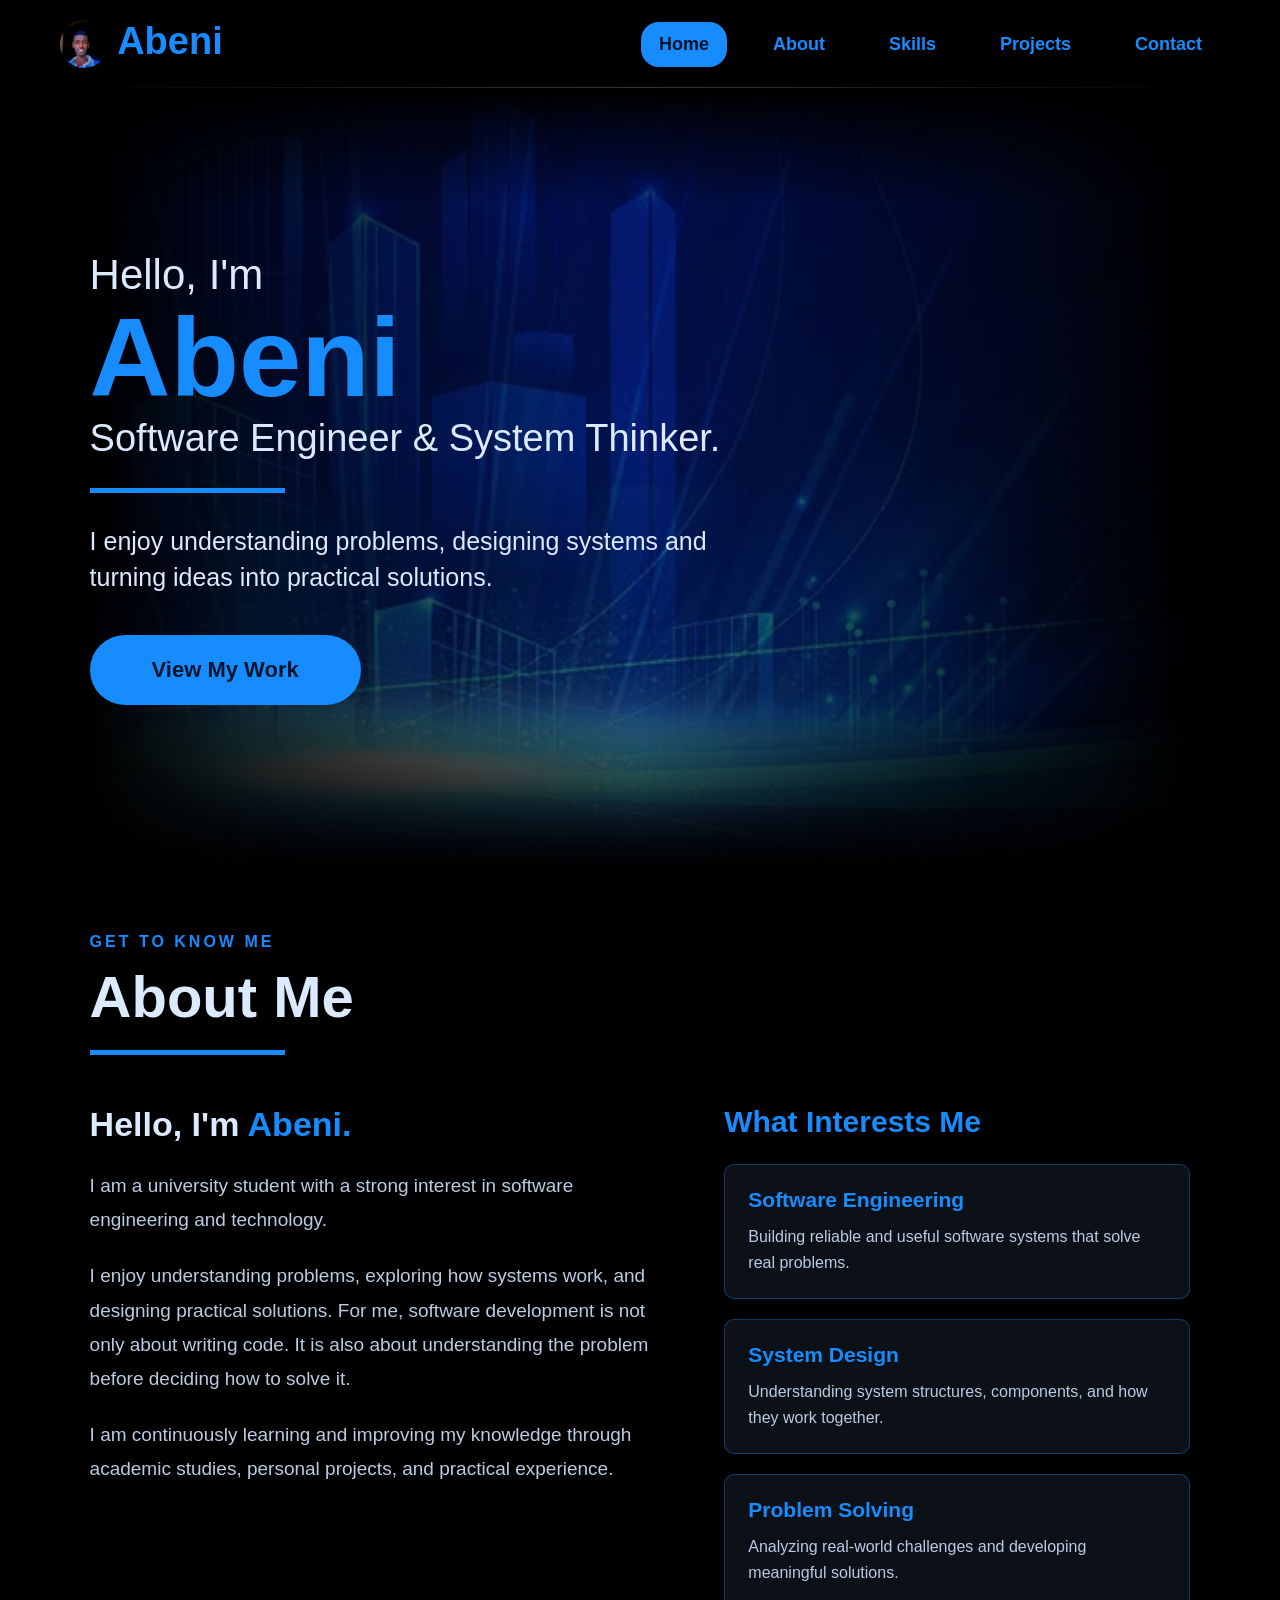
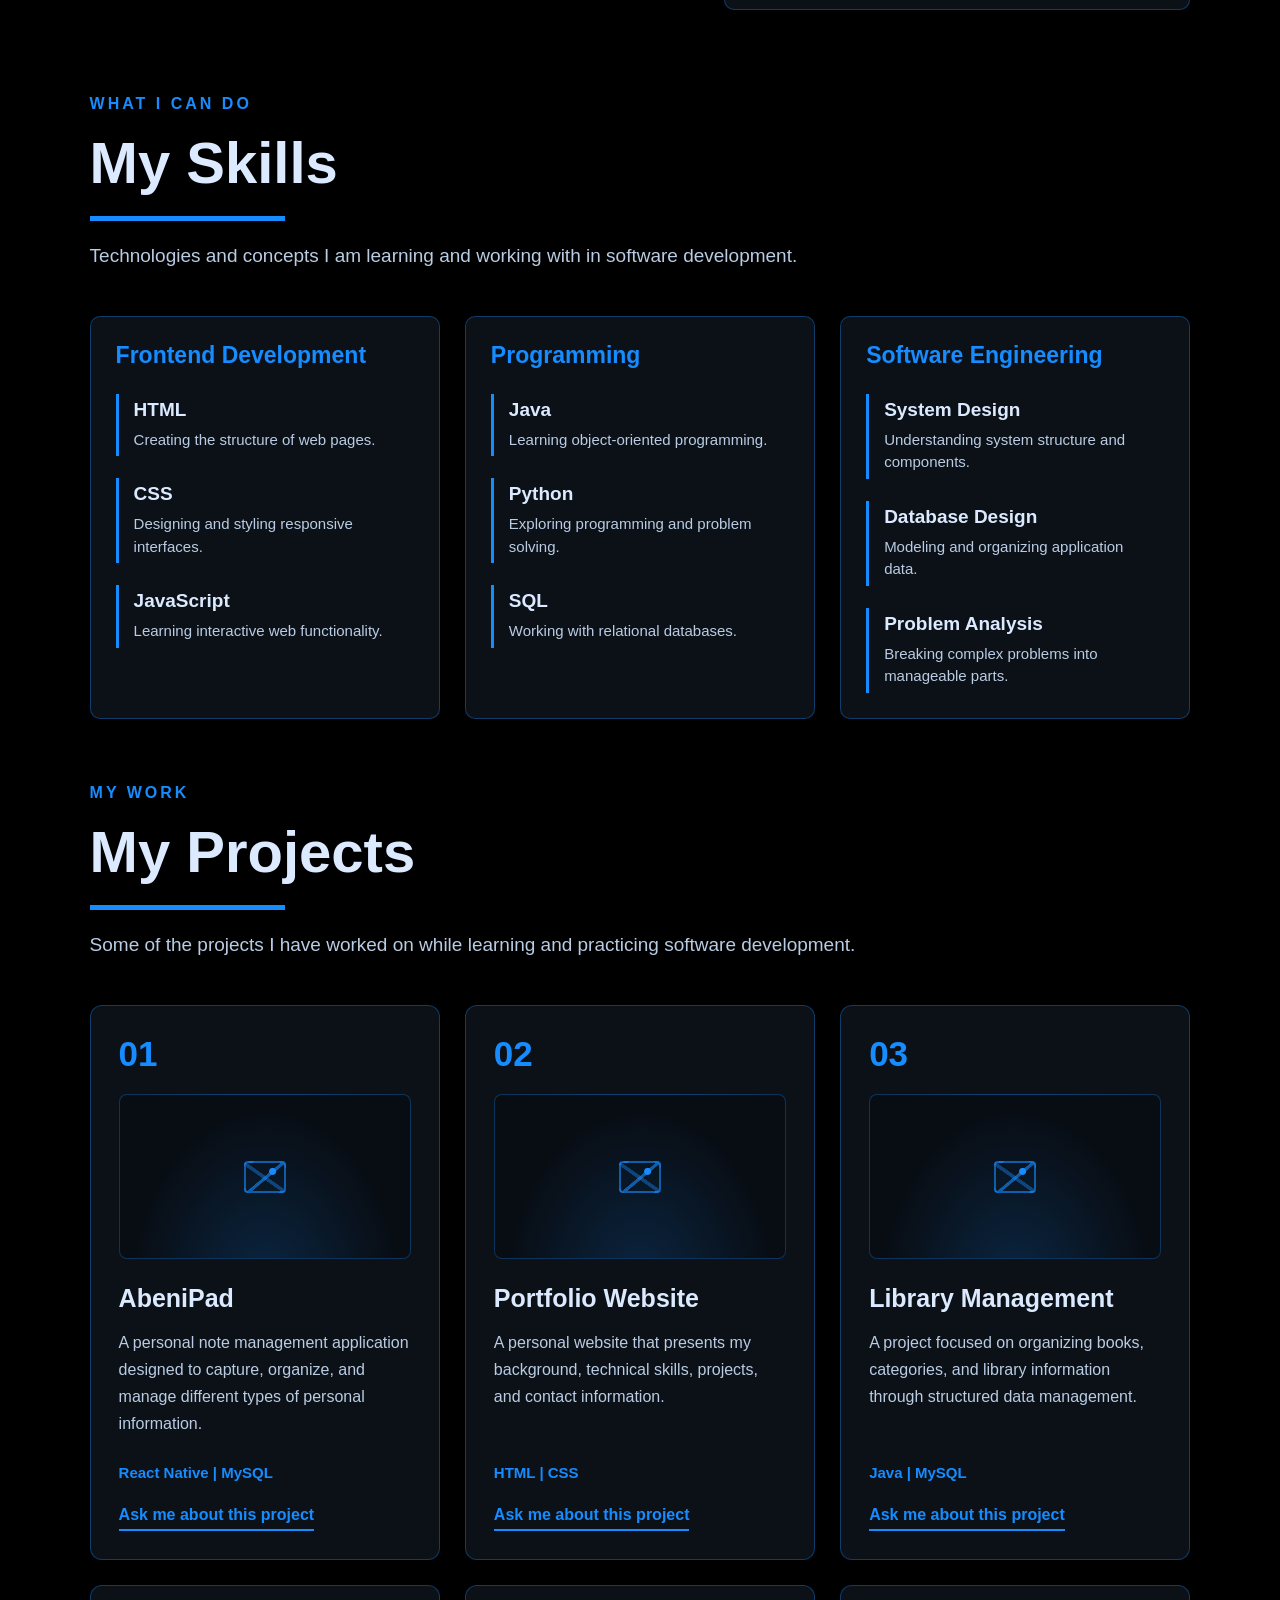
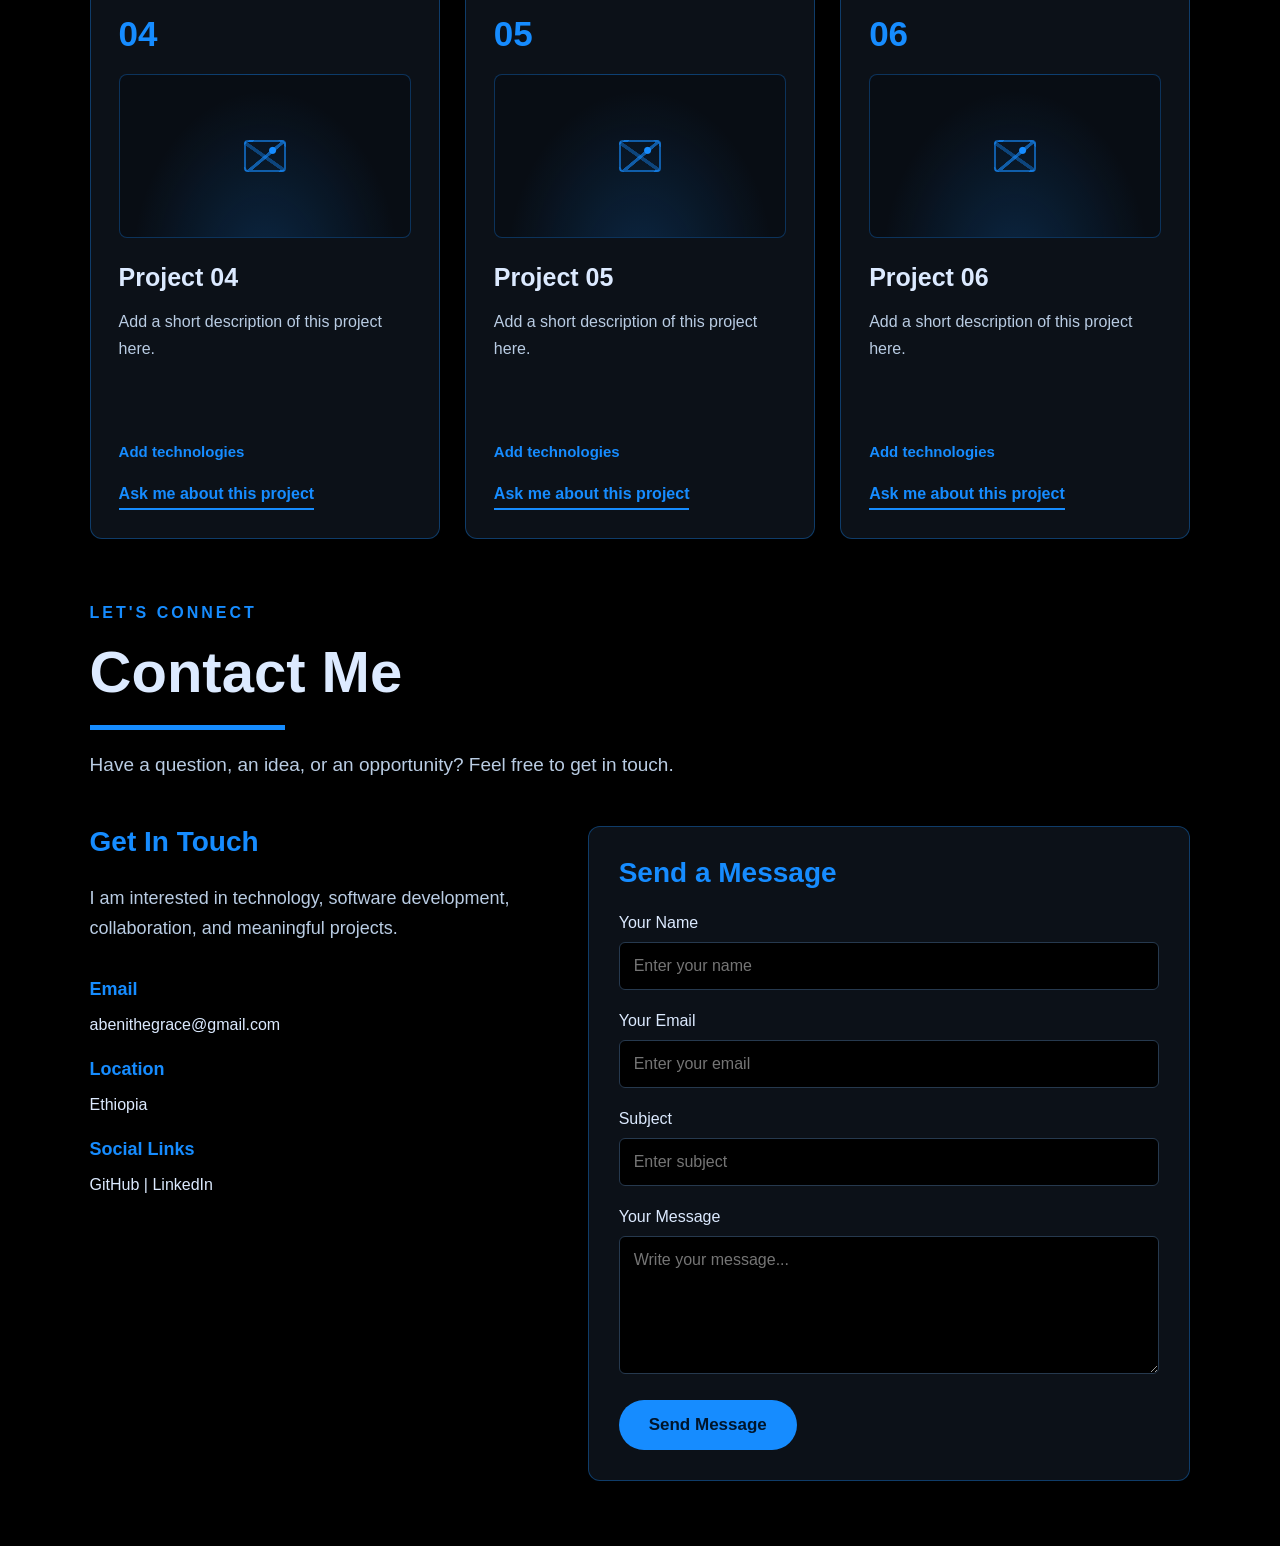
==== index.html @ 1e602911 "my advanced features" ====
<!DOCTYPE html>
<html lang="en">
<head>
    <meta charset="UTF-8">
    <meta name="viewport" content="width=device-width, initial-scale=1.0">
    <meta name="description" content="Abeni's software engineering portfolio, skills, projects, and contact information.">
    <title>My portifolio</title>
    <link rel="stylesheet" href="css/AbeniPortfolio.css">
</head>
<body>
    <header class="abeni_header">
        <div class="abeni_logo">
            <a href="#home" aria-label="Abeni, home">
                <img src="assets/images/abeniPortfolio.jpg" alt="Abeni">
            </a>
            <a href="#home">Abeni</a>
        </div>

        <div class="abeni_navigation_menu">
            <input class="abeni_menu_checkbox" type="checkbox" id="abeni-menu-toggle"
                   aria-label="Toggle navigation" aria-controls="abeni-navigation">
            <label class="abeni_menu_toggle" for="abeni-menu-toggle">
                <span aria-hidden="true"></span>
                <span aria-hidden="true"></span>
                <span aria-hidden="true"></span>
            </label>

            <nav class="abeni_navigation" id="abeni-navigation" aria-label="Main navigation">
                <ul class="abeni_navigation_list">
                    <li><a class="abeni_active_link" href="#home">Home</a></li>
                    <li><a href="#about">About</a></li>
                    <li><a href="#skills">Skills</a></li>
                    <li><a href="#projects">Projects</a></li>
                    <li><a href="#contact">Contact</a></li>
                </ul>
            </nav>
        </div>
    </header>

    <main>
        <section class="abeni_home_container" id="home" aria-labelledby="home-title">
            <div class="abeni_intro_container">
                <p class="abeni_greeting">Hello, I'm</p>
                <h1 class="abeni_name" id="home-title">Abeni</h1>
                <h2 class="abeni_profession">Software Engineer &amp; System Thinker.</h2>
                <div class="abeni_blue_line" aria-hidden="true"></div>
                <p class="abeni_intro_text">
                    I enjoy understanding problems, designing systems
                    and turning ideas into practical solutions.
                </p>
                <a class="abeni_work_button" href="#projects">View My Work</a>
            </div>
        </section>

        <section class="abeni_about_container" id="about" aria-labelledby="about-title">
            <div class="abeni_about_heading">
                <p>GET TO KNOW ME</p>
                <h2 id="about-title">About Me</h2>
                <div class="abeni_blue_line" aria-hidden="true"></div>
            </div>

            <div class="abeni_about_content">
                <div class="abeni_about_text">
                    <h3>Hello, I'm <span>Abeni.</span></h3>
                    <p>
                        I am a university student with a strong interest
                        in software engineering and technology.
                    </p>
                    <p>
                        I enjoy understanding problems, exploring how
                        systems work, and designing practical solutions.
                        For me, software development is not only about
                        writing code. It is also about understanding
                        the problem before deciding how to solve it.
                    </p>
                    <p>
                        I am continuously learning and improving my
                        knowledge through academic studies, personal
                        projects, and practical experience.
                    </p>
                </div>

                <div class="abeni_about_interests">
                    <h3>What Interests Me</h3>
                    <div class="abeni_interest_box">
                        <h4>Software Engineering</h4>
                        <p>Building reliable and useful software systems that solve real problems.</p>
                    </div>
                    <div class="abeni_interest_box">
                        <h4>System Design</h4>
                        <p>Understanding system structures, components, and how they work together.</p>
                    </div>
                    <div class="abeni_interest_box">
                        <h4>Problem Solving</h4>
                        <p>Analyzing real-world challenges and developing meaningful solutions.</p>
                    </div>
                </div>
            </div>
        </section>

        <section class="abeni_skills_container" id="skills" aria-labelledby="skills-title">
            <div class="abeni_skills_heading">
                <p>WHAT I CAN DO</p>
                <h2 id="skills-title">My Skills</h2>
                <div class="abeni_blue_line" aria-hidden="true"></div>
                <p class="abeni_skills_intro">
                    Technologies and concepts I am learning and
                    working with in software development.
                </p>
            </div>

            <div class="abeni_skills_content">
                <div class="abeni_skill_group">
                    <h3>Frontend Development</h3>
                    <div class="abeni_skill_box">
                        <h4>HTML</h4>
                        <p>Creating the structure of web pages.</p>
                    </div>
                    <div class="abeni_skill_box">
                        <h4>CSS</h4>
                        <p>Designing and styling responsive interfaces.</p>
                    </div>
                    <div class="abeni_skill_box">
                        <h4>JavaScript</h4>
                        <p>Learning interactive web functionality.</p>
                    </div>
                </div>

                <div class="abeni_skill_group">
                    <h3>Programming</h3>
                    <div class="abeni_skill_box">
                        <h4>Java</h4>
                        <p>Learning object-oriented programming.</p>
                    </div>
                    <div class="abeni_skill_box">
                        <h4>Python</h4>
                        <p>Exploring programming and problem solving.</p>
                    </div>
                    <div class="abeni_skill_box">
                        <h4>SQL</h4>
                        <p>Working with relational databases.</p>
                    </div>
                </div>

                <div class="abeni_skill_group">
                    <h3>Software Engineering</h3>
                    <div class="abeni_skill_box">
                        <h4>System Design</h4>
                        <p>Understanding system structure and components.</p>
                    </div>
                    <div class="abeni_skill_box">
                        <h4>Database Design</h4>
                        <p>Modeling and organizing application data.</p>
                    </div>
                    <div class="abeni_skill_box">
                        <h4>Problem Analysis</h4>
                        <p>Breaking complex problems into manageable parts.</p>
                    </div>
                </div>
            </div>
        </section>

        <section class="abeni_projects_container" id="projects" aria-labelledby="projects-title">
            <div class="abeni_projects_heading">
                <p>MY WORK</p>
                <h2 id="projects-title">My Projects</h2>
                <div class="abeni_blue_line" aria-hidden="true"></div>
                <p class="abeni_projects_intro">
                    Some of the projects I have worked on while
                    learning and practicing software development.
                </p>
            </div>

            <div class="abeni_projects_content">
                <article class="abeni_project_card">
                    <div class="abeni_project_number">01</div>
                    <div class="abeni_project_image" role="img" aria-label="AbeniPad project image placeholder"></div>
                    <h3>AbeniPad</h3>
                    <p>
                        A personal note management application designed
                        to capture, organize, and manage different types
                        of personal information.
                    </p>
                    <div class="abeni_project_technologies">React Native | MySQL</div>
                    <a href="#contact" class="abeni_project_link">Ask me about this project</a>
                </article>

                <article class="abeni_project_card">
                    <div class="abeni_project_number">02</div>
                    <div class="abeni_project_image" role="img" aria-label="Portfolio website project image placeholder"></div>
                    <h3>Portfolio Website</h3>
                    <p>
                        A personal website that presents my background,
                        technical skills, projects, and contact information.
                    </p>
                    <div class="abeni_project_technologies">HTML | CSS</div>
                    <a href="#contact" class="abeni_project_link">Ask me about this project</a>
                </article>

                <article class="abeni_project_card">
                    <div class="abeni_project_number">03</div>
                    <div class="abeni_project_image" role="img" aria-label="Library management project image placeholder"></div>
                    <h3>Library Management</h3>
                    <p>
                        A project focused on organizing books,
                        categories, and library information through
                        structured data management.
                    </p>
                    <div class="abeni_project_technologies">Java | MySQL</div>
                    <a href="#contact" class="abeni_project_link">Ask me about this project</a>
                </article>

                <article class="abeni_project_card">
                    <div class="abeni_project_number">04</div>
                    <div class="abeni_project_image" role="img" aria-label="Project 04 image placeholder"></div>
                    <h3>Project 04</h3>
                    <p>Add a short description of this project here.</p>
                    <div class="abeni_project_technologies">Add technologies</div>
                    <a href="#contact" class="abeni_project_link">Ask me about this project</a>
                </article>

                <article class="abeni_project_card">
                    <div class="abeni_project_number">05</div>
                    <div class="abeni_project_image" role="img" aria-label="Project 05 image placeholder"></div>
                    <h3>Project 05</h3>
                    <p>Add a short description of this project here.</p>
                    <div class="abeni_project_technologies">Add technologies</div>
                    <a href="#contact" class="abeni_project_link">Ask me about this project</a>
                </article>

                <article class="abeni_project_card">
                    <div class="abeni_project_number">06</div>
                    <div class="abeni_project_image" role="img" aria-label="Project 06 image placeholder"></div>
                    <h3>Project 06</h3>
                    <p>Add a short description of this project here.</p>
                    <div class="abeni_project_technologies">Add technologies</div>
                    <a href="#contact" class="abeni_project_link">Ask me about this project</a>
                </article>
            </div>
        </section>

        <section class="abeni_contact_container" id="contact" aria-labelledby="contact-title">
            <div class="abeni_contact_heading">
                <p>LET'S CONNECT</p>
                <h2 id="contact-title">Contact Me</h2>
                <div class="abeni_blue_line" aria-hidden="true"></div>
                <p class="abeni_contact_intro">
                    Have a question, an idea, or an opportunity?
                    Feel free to get in touch.
                </p>
            </div>

            <div class="abeni_contact_content">
                <div class="abeni_contact_information">
                    <h3>Get In Touch</h3>
                    <p>
                        I am interested in technology, software
                        development, collaboration, and meaningful projects.
                    </p>
                    <div class="abeni_contact_detail">
                        <h4>Email</h4>
                        <p>abenithegrace@gmail.com</p>
                    </div>
                    <div class="abeni_contact_detail">
                        <h4>Location</h4>
                        <p>Ethiopia</p>
                    </div>
                    <div class="abeni_contact_detail">
                        <h4>Social Links</h4>
                        <p>
                            <a href="https://github.com/catwithlion">GitHub</a>
                            |
                            <a href="https://linkedin.com/in/abenezar-balcha-9a66a136b">LinkedIn</a>
                        </p>
                    </div>
                </div>

                <form class="abeni_contact_form" action="#" method="post">
                    <h3>Send a Message</h3>
                    <label for="abeni_name_input">Your Name</label>
                    <input type="text" id="abeni_name_input" name="name"
                           placeholder="Enter your name" required>
                    <label for="abeni_email_input">Your Email</label>
                    <input type="email" id="abeni_email_input" name="email"
                           placeholder="Enter your email" required>
                    <label for="abeni_subject_input">Subject</label>
                    <input type="text" id="abeni_subject_input" name="subject"
                           placeholder="Enter subject">
                    <label for="abeni_message_input">Your Message</label>
                    <textarea id="abeni_message_input" name="message" rows="6"
                              placeholder="Write your message..." required></textarea>
                    <button type="submit">Send Message</button>
                </form>
            </div>
        </section>
    </main>


</body>
</html>
---- css/AbeniPortfolio.css ----
* {
    box-sizing: border-box;
}

body {
    margin: 0;
    padding: 0;
    background-color: #000000;
    color: #dceaff;
    font-family: Arial, Helvetica, sans-serif;
}

html {
    scroll-behavior: smooth;
    scroll-padding-top: 100px;
}



.abeni_header {
    width: 100%;
    padding: 20px 60px;
    display: flex;
    justify-content: space-between;
    align-items: center;
    position: sticky;
    top: 0;
    z-index: 10;
    background-color: #000000;
}

           .abeni_header::after {
    content: "";
    position: absolute;
    right: 7%;
    bottom: 0;
    left: 7%;
    height: 1px;
    background: linear-gradient(
        90deg,
        transparent,
        rgba(220, 234, 255, 0.24),
        transparent
    );
    box-shadow: 0 1px 8px rgba(220, 234, 255, 0.08);
}


                   .abeni_logo a {
    color: #168cff;
    font-size: 38px;
    font-weight: bold;
    text-decoration: none;
}

.abeni_logo img {
    width: 48px;
    height: 48px;
    border-radius: 50%;
    object-fit: cover;
    vertical-align: middle;
}

.abeni_home_container,
.abeni_about_container,
.abeni_skills_container,
.abeni_projects_container,
.abeni_contact_container {
    scroll-margin-top: 100px;
}



     .abeni_navigation_list {
    display: flex;
    align-items: center;
    gap: 28px;
    list-style: none;
    margin: 0;
    padding: 0;
}

.abeni_navigation_list a {
    display: inline-block;
    color: #168cff;
           font-size: 18px;
    font-weight: bold;
    text-decoration: none;
    padding: 12px 18px;
    transition: 0.3s;
}

             .abeni_navigation_list a:hover {
    color: #ffffff;
    transform: scale(1.05);
}

.abeni_navigation_list .abeni_active_link {
    color: #00152b;
    background-color: #168cff;
    border-radius: 18px;
}




.abeni_menu_toggle {
    display: none;
           border: 0;
    padding: 8px;
    background: transparent;
    cursor: pointer;
}

.abeni_menu_checkbox {
    display:  none;
}

           .abeni_menu_toggle span {
    display: block;
        width: 26px;
    height: 3px;
    margin: 5px 0;
    border-radius: 2px;
    background-color: #168cff;
}

.abeni_menu_toggle:focus-visible,
.abeni_navigation_list a:focus-visible {
    outline: 2px solid #dceaff;
    outline-offset: 4px;
}




     .abeni_home_container {
    width: 86%;
            min-height: 780px;
    margin: 0 auto;

    background-color: #000000;

    background-image:
       
    linear-gradient(
            to right,
            #000000 0%,
            rgba(0, 0, 0, 0.75) 15%,
            rgba(0, 0, 0, 0.35) 50%,
            rgba(0, 0, 0, 0.75) 85%,
            #000000 100%
        ),
        linear-gradient(
            to bottom,
            #000000 0%,
            rgba(0, 0, 0, 0.2) 15%,
            rgba(0, 0, 0, 0.2) 80%,
            #000000 100%
        ),
        url('../assets/images/bluetech2.jpg');

    background-position: right center;
    background-size: cover;
    background-repeat: no-repeat;

    display: flex;
    justify-content: space-between;
    align-items: center;
    gap: 50px;
}

.abeni_intro_container {
    width: 62%;
}

.abeni_greeting {
    color: #dceaff;
    font-size: 42px;
    margin: 0;
}

.abeni_name {
    color: #168cff;
    font-size: 112px;
    margin: 0;
    line-height: 1.05;
}

.abeni_profession {
    color: #dceaff;
    font-size: 38px;
    font-weight: normal;
    margin: 0;
}

.abeni_blue_line {
    width: 195px;
    height: 5px;
    background-color: #168cff;
    margin-top: 28px;
    margin-bottom: 30px;
}

.abeni_intro_text {
    color: #dceaff;
    font-size: 25px;
    line-height: 1.45;
    margin-bottom: 40px;
}

.abeni_work_button {
    display: inline-block;
    background-color: #168cff;
    color: #00152b;
    font-size: 22px;
    font-weight: bold;
    text-decoration: none;
    padding: 22px 62px;
    border-radius: 40px;
    transition: 0.3s;
}

.abeni_work_button:hover {
    background-color: #ffffff;
    cursor: pointer;
    transform: scale(1.05);
}




.abeni_profile_container {
    width: 430px;
    height: 430px;
    border: 6px solid #168cff;
}

.abeni_profile_image {
    width: 100%;
    height: 100%;
    object-fit: cover;
    display: block;
}



.abeni_about_container {
    width: 86%;
    max-width: 1250px;
    margin: 65px auto;
    min-height: 650px;
}

.abeni_about_heading {
    margin-bottom: 50px;
}

.abeni_about_heading p {
    color: #168cff;
    font-size: 16px;
    font-weight: bold;
    letter-spacing: 3px;
    margin-bottom: 12px;
}

.abeni_about_heading h2 {
    color: #dceaff;
    font-size: 58px;
    margin: 0;
}

.abeni_about_heading .abeni_blue_line {
    margin-top: 20px;
    margin-bottom: 0;
}

.abeni_about_content {
    display: flex;
    justify-content: space-between;
    align-items: flex-start;
    gap: 65px;
}

.abeni_about_text {
    width: 55%;
}

.abeni_about_text h3 {
    color: #dceaff;
    font-size: 34px;
    margin-top: 0;
    margin-bottom: 25px;
}

.abeni_about_text h3 span {
    color: #168cff;
}

.abeni_about_text p {
    color: #b9cce3;
    font-size: 19px;
    line-height: 1.8;
    margin-bottom: 22px;
}

.abeni_about_interests {
    width: 45%;
}

.abeni_about_interests h3 {
    color: #168cff;
    font-size: 30px;
    margin-top: 0;
    margin-bottom: 25px;
}

.abeni_interest_box {
    background-color: #0c1118;
    border: 1px solid rgba(22, 140, 255, 0.35);
    padding: 23px;
    margin-bottom: 20px;
    border-radius: 10px;
    transition: 0.3s;
}

.abeni_interest_box:hover {
    border-color: #168cff;
    background-color: #101a27;
    transform: translateY(-4px);
}

.abeni_interest_box h4 {
    color: #168cff;
    font-size: 21px;
    margin-top: 0;
    margin-bottom: 12px;
}

.abeni_interest_box p {
    color: #b9cce3;
    font-size: 16px;
    line-height: 1.6;
    margin: 0;
}



.abeni_skills_container {
    width: 86%;
    max-width: 1250px;
    margin: 65px auto;
}

.abeni_skills_heading {
    margin-bottom: 45px;
}

.abeni_skills_heading > p:first-child {
    color: #168cff;
    font-size: 16px;
    font-weight: bold;
    letter-spacing: 3px;
}

.abeni_skills_heading h2 {
    color: #dceaff;
    font-size: 58px;
    margin: 0;
}

.abeni_skills_heading .abeni_blue_line {
    margin-top: 20px;
    margin-bottom: 20px;
}

.abeni_skills_intro {
    color: #b9cce3;
    font-size: 19px;
    line-height: 1.6;
}

.abeni_skills_content {
    display: grid;
    grid-template-columns: repeat(3, 1fr);
    gap: 25px;
}

.abeni_skill_group {
    background-color: #0c1118;
    border: 1px solid rgba(22, 140, 255, 0.35);
    padding: 25px;
    border-radius: 10px;
}

.abeni_skill_group h3 {
    color: #168cff;
    font-size: 23px;
    margin-top: 0;
    margin-bottom: 25px;
}

.abeni_skill_box {
    border-left: 3px solid #168cff;
    padding: 5px 15px;
    margin-bottom: 22px;
}

.abeni_skill_box:last-child {
    margin-bottom: 0;
}

.abeni_skill_box h4 {
    color: #dceaff;
    font-size: 19px;
    margin: 0 0 8px;
}

.abeni_skill_box p {
    color: #b9cce3;
    font-size: 15px;
    line-height: 1.5;
    margin: 0;
}




.abeni_projects_container {
    width: 86%;
    max-width: 1250px;
    margin: 65px auto;
}

.abeni_projects_heading {
    margin-bottom: 45px;
}

.abeni_projects_heading > p:first-child {
    color: #168cff;
    font-size: 16px;
    font-weight: bold;
    letter-spacing: 3px;
}

.abeni_projects_heading h2 {
    color: #dceaff;
    font-size: 58px;
    margin: 0;
}

.abeni_projects_heading .abeni_blue_line {
    margin-top: 20px;
    margin-bottom: 20px;
}

.abeni_projects_intro {
    color: #b9cce3;
    font-size: 19px;
    line-height: 1.6;
}

.abeni_projects_content {
    display: grid;
    grid-template-columns: repeat(3, 1fr);
    gap: 25px;
}

.abeni_project_card {
    background-color: #0c1118;
    border: 1px solid rgba(22, 140, 255, 0.35);
    padding: 28px;
    border-radius: 12px;
    transition: 0.3s;
}

.abeni_project_card:hover {
    border-color: #168cff;
    background-color: #101a27;
    transform: translateY(-5px);
}

.abeni_project_number {
    color: #168cff;
    font-size: 35px;
    font-weight: bold;
    margin-bottom: 20px;
}

.abeni_project_image {
    display: grid;
    place-items: center;
    aspect-ratio: 16 / 9;
    margin-bottom: 22px;
    overflow: hidden;
    border: 1px solid rgba(22, 140, 255, 0.3);
    border-radius: 8px;
    background:
        radial-gradient(ellipse at 50% 120%, rgba(22, 140, 255, 0.2), transparent 65%),
        #080d14;
}

.abeni_project_image::before {
    width: 38px;
    height: 28px;
    border: 2px solid rgba(22, 140, 255, 0.6);
    border-radius: 4px;
    background:
        radial-gradient(circle at 70% 30%, #168cff 0 3px, transparent 4px),
        linear-gradient(140deg, transparent 48%, rgba(22, 140, 255, 0.6) 49% 55%, transparent 56%),
        linear-gradient(35deg, transparent 44%, rgba(22, 140, 255, 0.4) 45% 52%, transparent 53%);
    content: "";
}

.abeni_project_card h3 {
    color: #dceaff;
    font-size: 25px;
    margin-bottom: 15px;
}

.abeni_project_card p {
    color: #b9cce3;
    font-size: 16px;
    line-height: 1.7;
    min-height: 110px;
}

.abeni_project_technologies {
    color: #168cff;
    font-size: 15px;
    font-weight: bold;
    margin: 25px 0;
}

.abeni_project_link {
    display: inline-block;
    color: #168cff;
    text-decoration: none;
    font-size: 16px;
    font-weight: bold;
    border-bottom: 2px solid #168cff;
    padding-bottom: 5px;
}

.abeni_project_link:hover {
    color: #ffffff;
    border-color: #ffffff;
}




.abeni_contact_container {
    width: 86%;
    max-width: 1250px;
    margin: 65px auto;
}

.abeni_contact_heading {
    margin-bottom: 45px;
}

.abeni_contact_heading > p:first-child {
    color: #168cff;
    font-size: 16px;
    font-weight: bold;
    letter-spacing: 3px;
}

.abeni_contact_heading h2 {
    color: #dceaff;
    font-size: 58px;
    margin: 0;
}

.abeni_contact_heading .abeni_blue_line {
    margin-top: 20px;
    margin-bottom: 20px;
}

.abeni_contact_intro {
    color: #b9cce3;
    font-size: 19px;
    line-height: 1.6;
}

.abeni_contact_content {
    display: flex;
    justify-content: space-between;
    align-items: flex-start;
    gap: 60px;
}

.abeni_contact_information {
    width: 40%;
}

.abeni_contact_information h3,
.abeni_contact_form h3 {
    color: #168cff;
    font-size: 28px;
    margin-top: 0;
    margin-bottom: 25px;
}

.abeni_contact_information > p {
    color: #b9cce3;
    font-size: 18px;
    line-height: 1.7;
    margin-bottom: 35px;
}

.abeni_contact_detail {
    margin-bottom: 25px;
}

.abeni_contact_detail h4 {
    color: #168cff;
    font-size: 18px;
    margin-bottom: 8px;
}

.abeni_contact_detail p {
    color: #dceaff;
    font-size: 16px;
}

.abeni_contact_detail a {
    color: #dceaff;
    text-decoration: none;
}

.abeni_contact_detail a:hover {
    color: #168cff;
}




.abeni_contact_form {
    width: 55%;
    background-color: #0c1118;
    border: 1px solid rgba(22, 140, 255, 0.35);
    padding: 30px;
    border-radius: 12px;
}

.abeni_contact_form label {
    display: block;
    color: #dceaff;
    font-size: 16px;
    margin-bottom: 10px;
}

.abeni_contact_form input,
.abeni_contact_form textarea {
    width: 100%;
    background-color: #000000;
    color: #dceaff;
    border: 1px solid #26394e;
    border-radius: 6px;
    padding: 14px;
    font-size: 16px;
    font-family: Arial, Helvetica, sans-serif;
    margin-bottom: 22px;
}

.abeni_contact_form input:focus,
.abeni_contact_form textarea:focus {
    outline: none;
    border-color: #168cff;
}

.abeni_contact_form textarea {
    resize: vertical;
}

.abeni_contact_form button {
    background-color: #168cff;
    color: #00152b;
    border: none;
    border-radius: 30px;
    padding: 15px 30px;
    font-size: 17px;
    font-weight: bold;
    cursor: pointer;
    transition: 0.3s;
}

.abeni_contact_form button:hover {
    background-color: #ffffff;
    transform: scale(1.04);
}

@media (prefers-reduced-motion: reduce) {
    html {
        scroll-behavior: auto;
    }
}



@media screen and (max-width: 900px) {

    .abeni_header {
        padding: 16px 7%;
    }

    .abeni_logo a {
        font-size: 30px;
    }

    .abeni_logo img {
        width: 40px;
        height: 40px;
    }

    .abeni_menu_toggle {
        display: block;
    }

    .abeni_menu_checkbox {
        display: block;
        position: absolute;
        width: 1px;
        height: 1px;
        overflow: hidden;
        clip: rect(0, 0, 0, 0);
        white-space: nowrap;
    }

    .abeni_menu_checkbox:focus-visible + .abeni_menu_toggle {
        outline: 2px solid #dceaff;
        outline-offset: 4px;
    }

    .abeni_navigation {
        display: none;
        position: absolute;
        top: 100%;
        right: 0;
        left: 0;
        z-index: 1;
        padding: 12px 7% 20px;
        background-color: #000000;
        border-bottom: 1px solid rgba(220, 234, 255, 0.24);
    }

    .abeni_menu_checkbox:checked ~ .abeni_navigation {
        display: block;
    }

    .abeni_navigation_list {
        flex-direction: column;
        align-items: stretch;
        gap: 8px;
    }

    .abeni_navigation_list a {
        display: block;
        text-align: center;
    }



    .abeni_home_container {
        flex-direction: column-reverse;
        justify-content: center;
        text-align: center;
        padding: 55px 0;
    }

    .abeni_intro_container {
        width: 100%;
    }

    .abeni_name {
        font-size: 75px;
    }

    .abeni_profession {
        font-size: 27px;
    }

    .abeni_intro_text {
        font-size: 19px;
    }

    .abeni_blue_line {
        margin-left: auto;
        margin-right: auto;
    }

    .abeni_profile_container {
        width: 300px;
        height: 300px;
    }


    /* ABOUT RESPONSIVE */

    .abeni_about_container {
        width: 86%;
        margin: 45px auto;
    }

    .abeni_about_heading h2 {
        font-size: 43px;
    }

    .abeni_about_content {
        flex-direction: column;
        gap: 35px;
    }

    .abeni_about_text,
    .abeni_about_interests {
        width: 100%;
    }

    .abeni_about_text h3 {
        font-size: 28px;
    }

    .abeni_about_text p {
        font-size: 17px;
    }

    .abeni_about_interests h3 {
        font-size: 26px;
    }


    /* SKILLS RESPONSIVE */

    .abeni_skills_container {
        width: 86%;
        margin: 45px auto;
    }

             .abeni_skills_heading h2 {
           font-size: 43px;
            }

    .abeni_skills_content {
        grid-template-columns: repeat(2, 1fr);
    }



    .abeni_projects_container {
        width: 86%;
        margin: 45px auto;
    }

    .abeni_projects_heading h2 {
        font-size: 43px;
    }

    .abeni_projects_content {
        grid-template-columns: repeat(2, 1fr);
    }


  

    .abeni_contact_container {
        width: 86%;
        margin: 45px auto;
    }

    .abeni_contact_heading h2 {
        font-size: 43px;
    }

    .abeni_contact_content {
        flex-direction: column;
        gap: 35px;
    }

    .abeni_contact_information,
    .abeni_contact_form {
        width: 100%;
    }

}


@media screen and (max-width: 600px) {

    .abeni_skills_content {
        grid-template-columns: 1fr;
    }

    .abeni_projects_content {
        grid-template-columns: 1fr;
    }

    .abeni_skills_intro,
    .abeni_projects_intro,
    .abeni_contact_intro {
        font-size: 16px;
    }

    .abeni_project_card p {
        min-height: auto;
    }

    .abeni_contact_form {
        padding: 20px;
    }

    .abeni_work_button {
        padding: 17px 35px;
        font-size: 18px;
    }

    .abeni_name {
        font-size: 60px;
    }

    .abeni_profession {
        font-size: 23px;
    }

    .abeni_profile_container {
        width: 250px;
        height: 250px;
    }

}
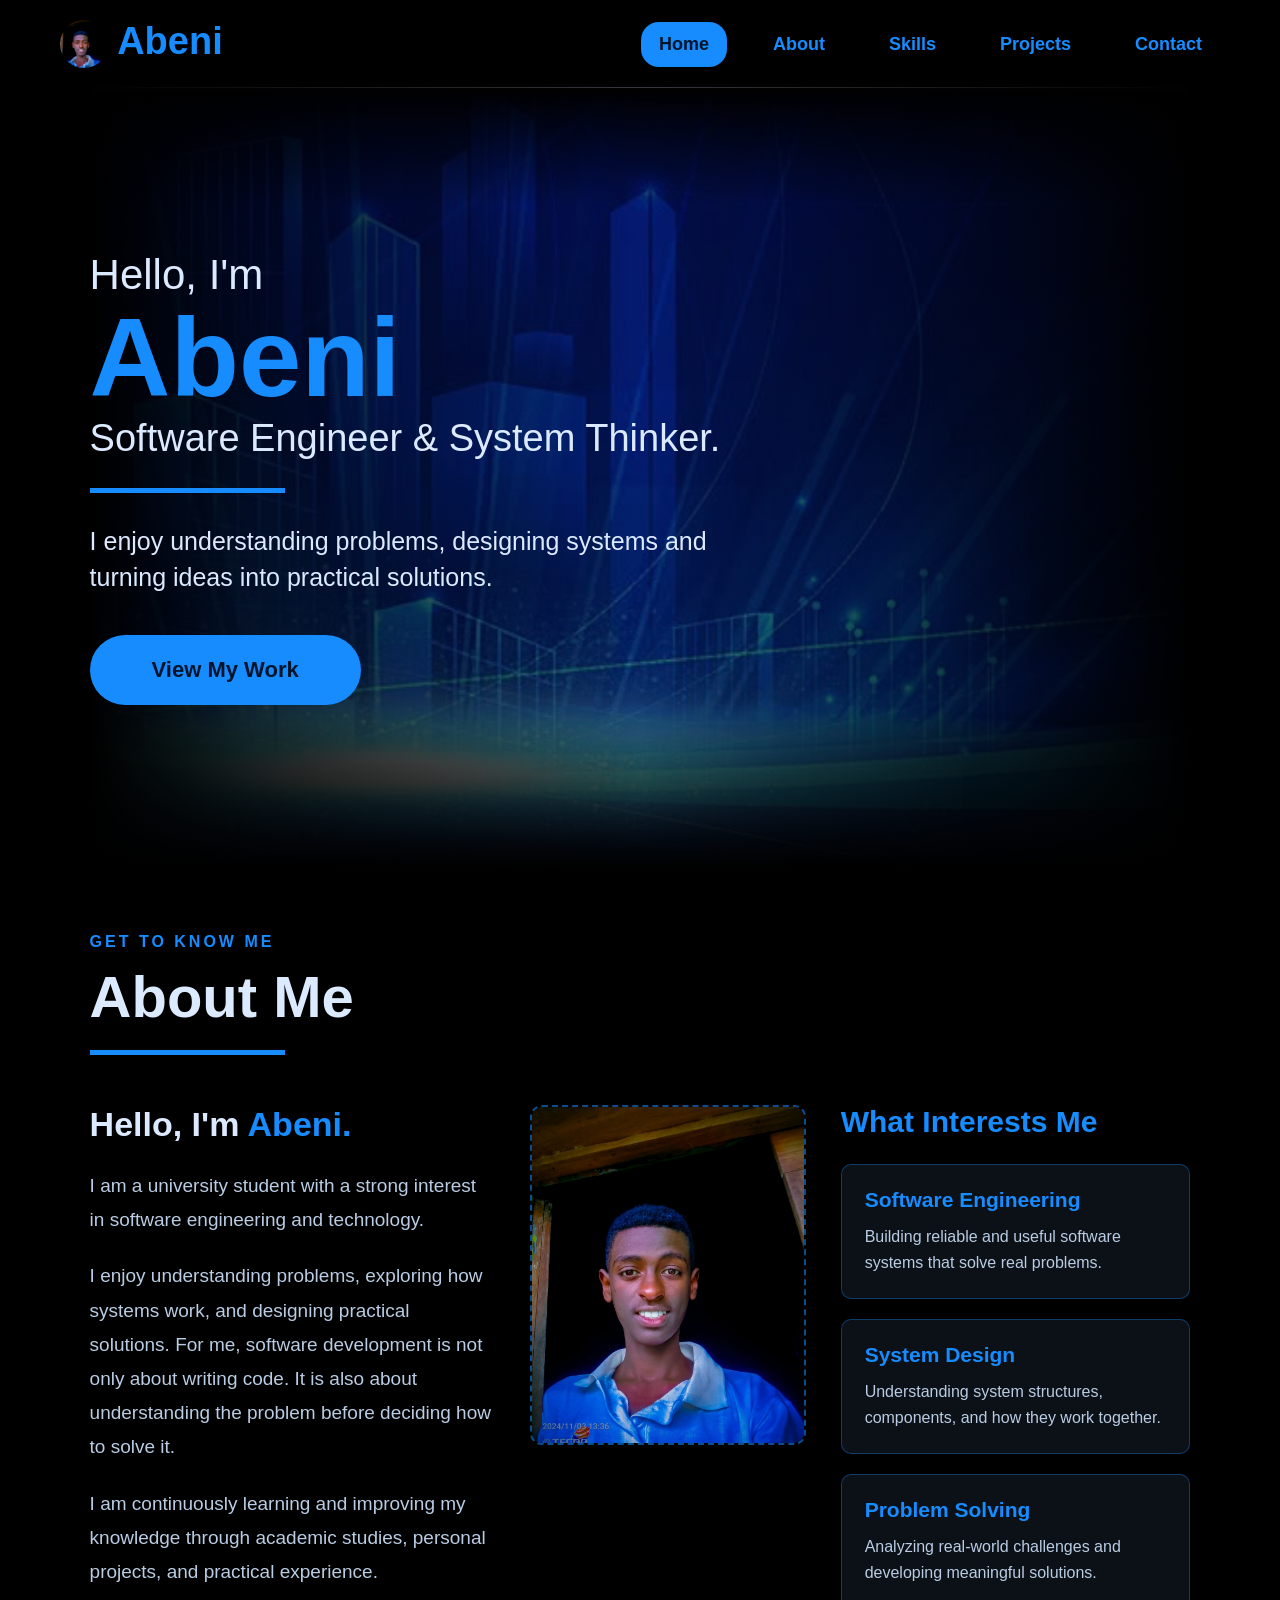
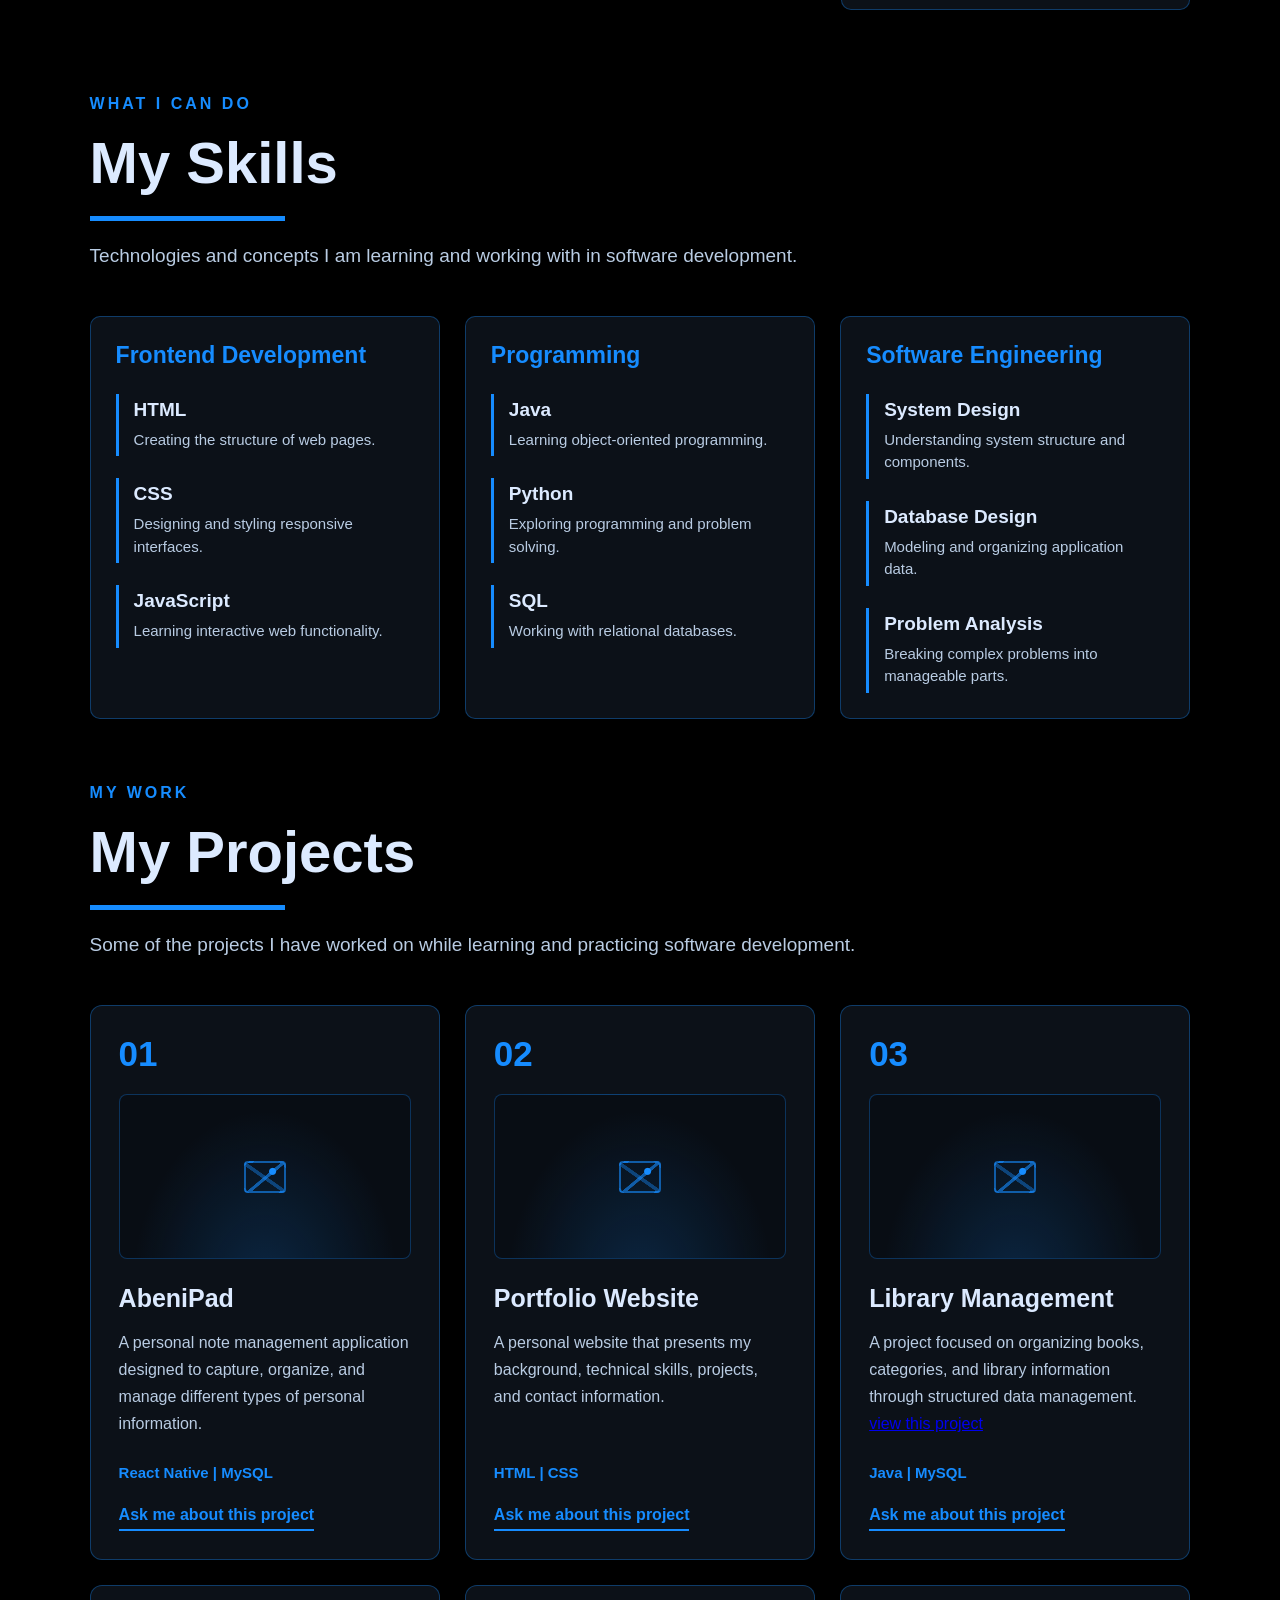
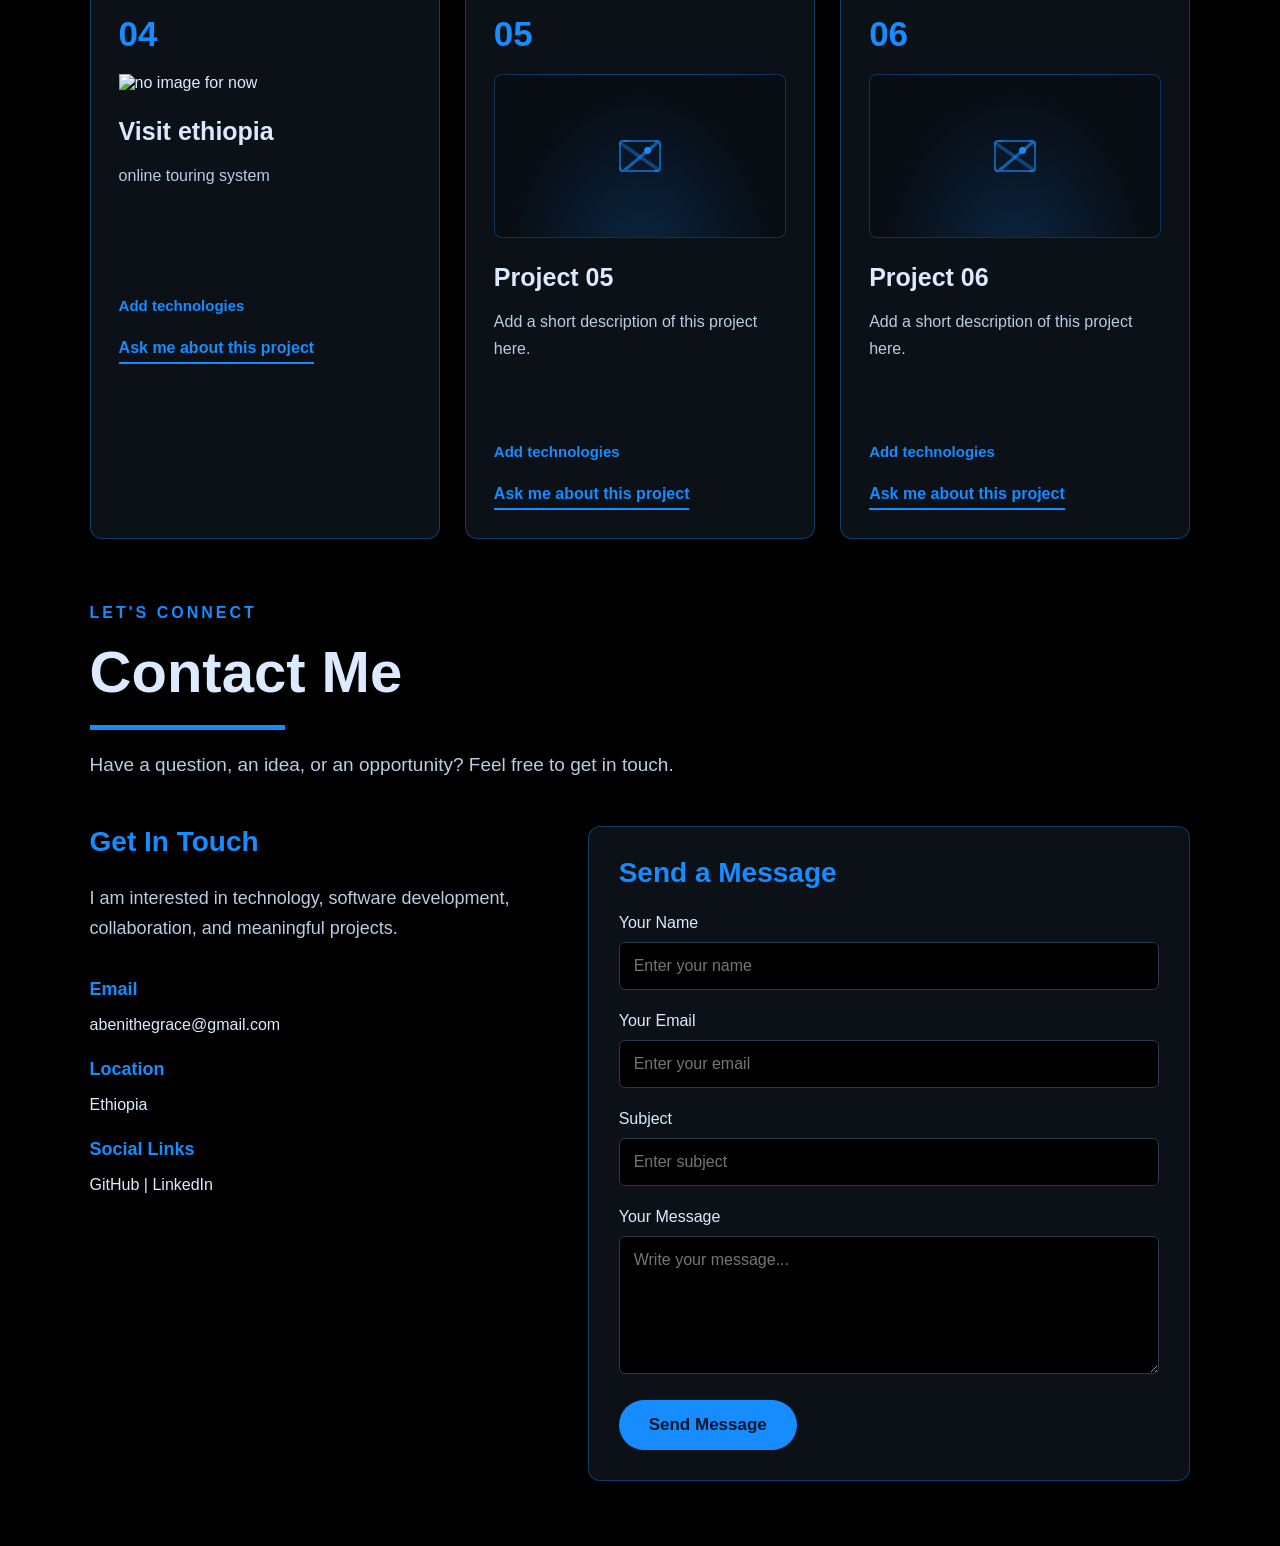
==== commit 6e1216ed: "some thing changed" ====
--- a/index.html
+++ b/index.html
@@ -80,6 +80,10 @@
                     </p>
                 </div>
 
+                <img class="abeni_about_image"
+                     src="assets/images/abeniPortfolio.jpg"
+                     alt="Portrait of Abeni">
+
                 <div class="abeni_about_interests">
                     <h3>What Interests Me</h3>
                     <div class="abeni_interest_box">
@@ -205,6 +209,8 @@
                         A project focused on organizing books,
                         categories, and library information through
                         structured data management.
+
+                    <a href="https://github.com/catwithlion/christianlibraryApp.git">view this project</a>
                     </p>
                     <div class="abeni_project_technologies">Java | MySQL</div>
                     <a href="#contact" class="abeni_project_link">Ask me about this project</a>
@@ -212,9 +218,9 @@
 
                 <article class="abeni_project_card">
                     <div class="abeni_project_number">04</div>
-                    <div class="abeni_project_image" role="img" aria-label="Project 04 image placeholder"></div>
-                    <h3>Project 04</h3>
-                    <p>Add a short description of this project here.</p>
+                   <img src="../abeni_portfolio/assets/images/image.png" alt="no image for now ">
+                    <h3>Visit ethiopia </h3>
+                    <p>online touring system </p>
                     <div class="abeni_project_technologies">Add technologies</div>
                     <a href="#contact" class="abeni_project_link">Ask me about this project</a>
                 </article>
@@ -295,6 +301,6 @@
         </section>
     </main>
 
-
+   
 </body>
 </html>
--- a/css/AbeniPortfolio.css
+++ b/css/AbeniPortfolio.css
@@ -277,14 +277,25 @@
 }
 
 .abeni_about_content {
-    display: flex;
-    justify-content: space-between;
+    display: grid;
+    grid-template-columns: minmax(0, 1.1fr) minmax(200px, 0.75fr) minmax(0, 0.95fr);
     align-items: flex-start;
-    gap: 65px;
+    gap: 35px;
 }
 
 .abeni_about_text {
-    width: 55%;
+    min-width: 0;
+}
+
+.abeni_about_image {
+    display: block;
+    width: 100%;
+    height: 340px;
+    min-height: 340px;
+    object-fit: cover;
+    object-position: center 38%;
+    border: 2px dashed rgba(22, 140, 255, 0.55);
+    border-radius: 12px;
 }
 
 .abeni_about_text h3 {
@@ -306,7 +317,7 @@
 }
 
 .abeni_about_interests {
-    width: 45%;
+    min-width: 0;
 }
 
 .abeni_about_interests h3 {
@@ -810,6 +821,7 @@
     }
 
     .abeni_about_content {
+        display: flex;
         flex-direction: column;
         gap: 35px;
     }
@@ -817,6 +829,13 @@
     .abeni_about_text,
     .abeni_about_interests {
         width: 100%;
+    }
+
+    .abeni_about_image {
+        width: min(100%, 340px);
+        height: 300px;
+        min-height: 300px;
+        align-self: center;
     }
 
     .abeni_about_text h3 {
